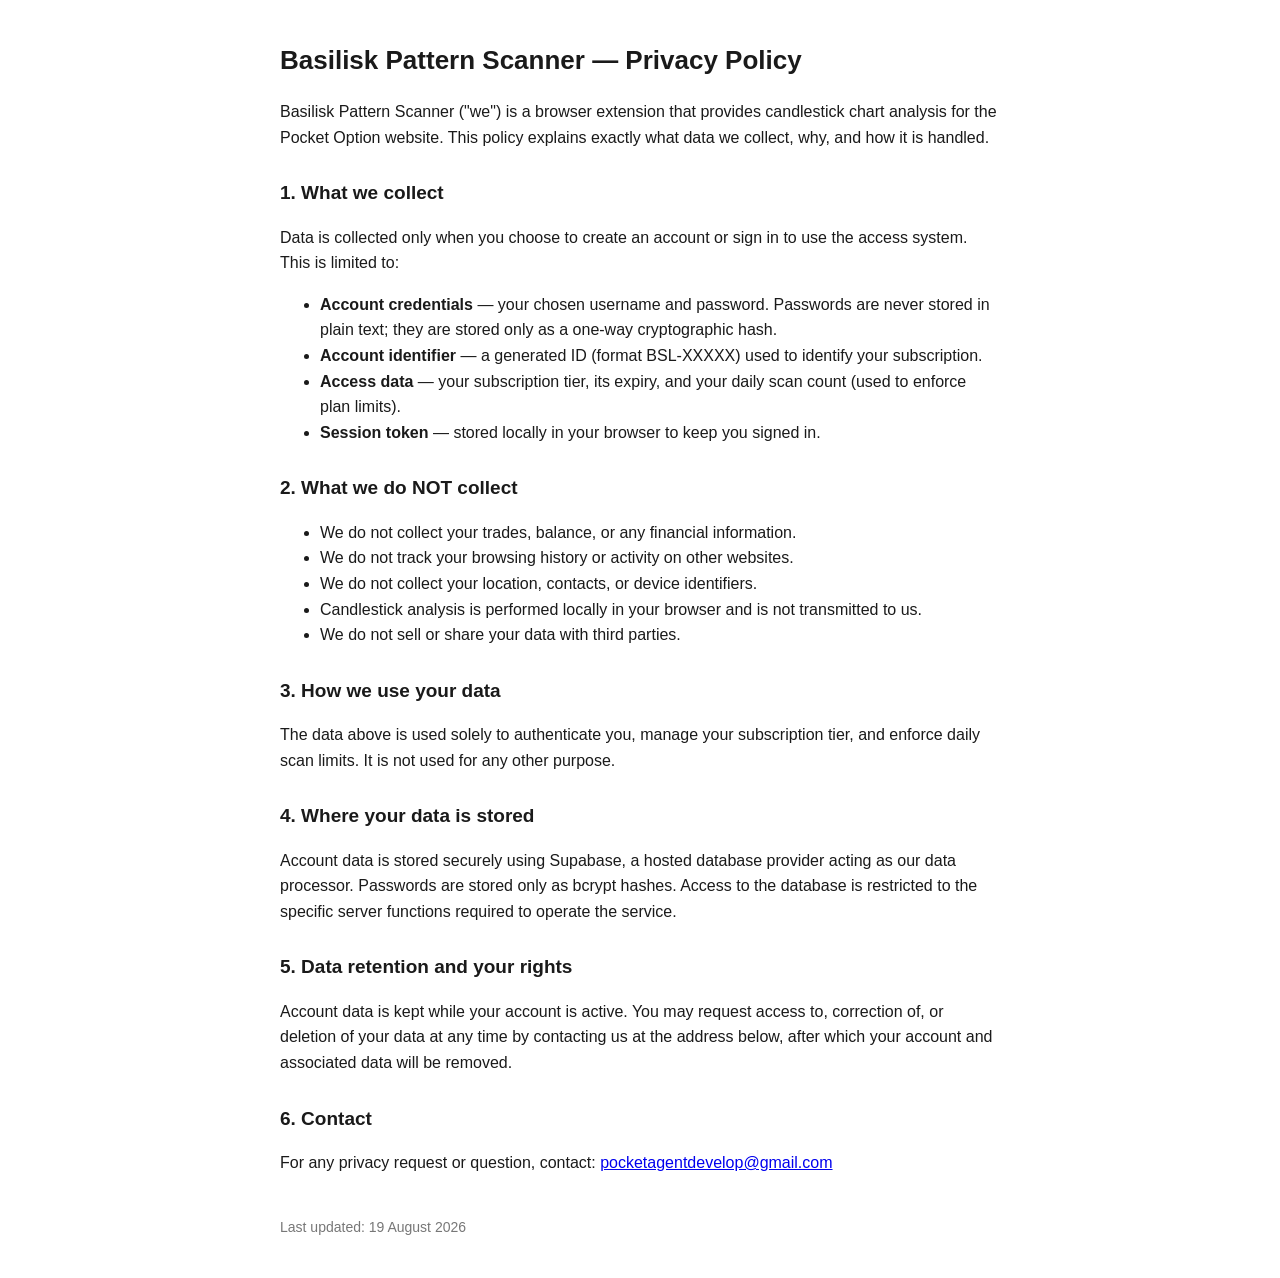
==== basilisk.html @ 2e5330ed "Privacy policies for scanner extensions Co-Authored-By: Claude Fable 5 <noreply@anthropic.com>" ====
<!DOCTYPE html><html lang="en"><head><meta charset="utf-8">
<meta name="viewport" content="width=device-width,initial-scale=1">
<title>Basilisk Pattern Scanner — Privacy Policy</title><link rel="stylesheet" href="style.css"></head><body>
<h1>Basilisk Pattern Scanner — Privacy Policy</h1>
<p>Basilisk Pattern Scanner ("we") is a browser extension that provides candlestick chart analysis for the Pocket Option website. This policy explains exactly what data we collect, why, and how it is handled.</p>
<h2>1. What we collect</h2><p>Data is collected only when you choose to create an account or sign in to use the access system. This is limited to:</p><ul>
<li><b>Account credentials</b> — your chosen username and password. Passwords are never stored in plain text; they are stored only as a one-way cryptographic hash.</li>
<li><b>Account identifier</b> — a generated ID (format BSL-XXXXX) used to identify your subscription.</li>
<li><b>Access data</b> — your subscription tier, its expiry, and your daily scan count (used to enforce plan limits).</li>
<li><b>Session token</b> — stored locally in your browser to keep you signed in.</li></ul>
<h2>2. What we do NOT collect</h2><ul>
<li>We do not collect your trades, balance, or any financial information.</li>
<li>We do not track your browsing history or activity on other websites.</li>
<li>We do not collect your location, contacts, or device identifiers.</li>
<li>Candlestick analysis is performed locally in your browser and is not transmitted to us.</li>
<li>We do not sell or share your data with third parties.</li></ul>
<h2>3. How we use your data</h2><p>The data above is used solely to authenticate you, manage your subscription tier, and enforce daily scan limits. It is not used for any other purpose.</p>
<h2>4. Where your data is stored</h2>
<p>Account data is stored securely using Supabase, a hosted database provider acting as our data processor. Passwords are stored only as bcrypt hashes. Access to the database is restricted to the specific server functions required to operate the service.</p>
<h2>5. Data retention and your rights</h2>
<p>Account data is kept while your account is active. You may request access to, correction of, or deletion of your data at any time by contacting us at the address below, after which your account and associated data will be removed.</p>
<h2>6. Contact</h2>
<p>For any privacy request or question, contact: <a href="mailto:pocketagentdevelop@gmail.com">pocketagentdevelop@gmail.com</a></p>
<footer>Last updated: 19 August 2026</footer>
</body></html>
---- style.css ----
body{max-width:720px;margin:40px auto;padding:0 20px;font:16px/1.6 -apple-system,Segoe UI,Roboto,sans-serif;color:#1a1a1a}
h1{font-size:26px}h2{font-size:19px;margin-top:28px}
footer{margin-top:40px;color:#777;font-size:14px}
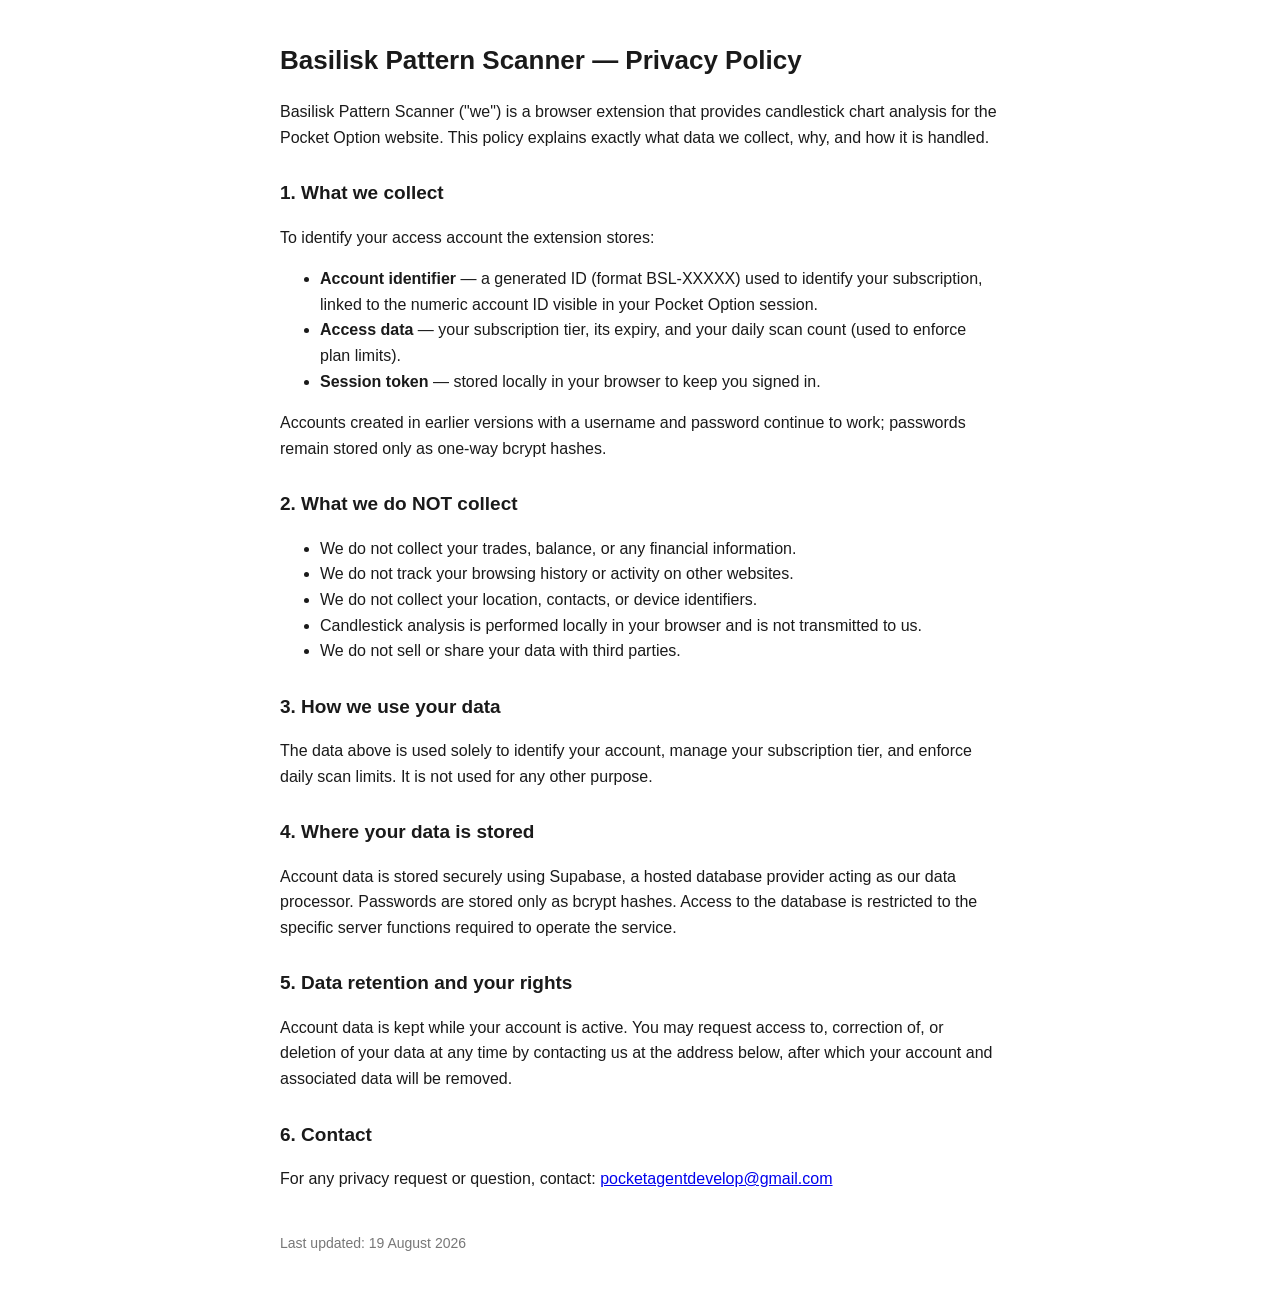
==== commit aee27c28: "Basilisk 13.2: device-based auth, no passwords for new accounts Co-Authored-By: Claude Fable 5 <nore" ====
--- a/basilisk.html
+++ b/basilisk.html
@@ -3,18 +3,18 @@
 <title>Basilisk Pattern Scanner — Privacy Policy</title><link rel="stylesheet" href="style.css"></head><body>
 <h1>Basilisk Pattern Scanner — Privacy Policy</h1>
 <p>Basilisk Pattern Scanner ("we") is a browser extension that provides candlestick chart analysis for the Pocket Option website. This policy explains exactly what data we collect, why, and how it is handled.</p>
-<h2>1. What we collect</h2><p>Data is collected only when you choose to create an account or sign in to use the access system. This is limited to:</p><ul>
-<li><b>Account credentials</b> — your chosen username and password. Passwords are never stored in plain text; they are stored only as a one-way cryptographic hash.</li>
-<li><b>Account identifier</b> — a generated ID (format BSL-XXXXX) used to identify your subscription.</li>
+<h2>1. What we collect</h2><p>To identify your access account the extension stores:</p><ul>
+<li><b>Account identifier</b> — a generated ID (format BSL-XXXXX) used to identify your subscription, linked to the numeric account ID visible in your Pocket Option session.</li>
 <li><b>Access data</b> — your subscription tier, its expiry, and your daily scan count (used to enforce plan limits).</li>
 <li><b>Session token</b> — stored locally in your browser to keep you signed in.</li></ul>
+<p>Accounts created in earlier versions with a username and password continue to work; passwords remain stored only as one-way bcrypt hashes.</p>
 <h2>2. What we do NOT collect</h2><ul>
 <li>We do not collect your trades, balance, or any financial information.</li>
 <li>We do not track your browsing history or activity on other websites.</li>
 <li>We do not collect your location, contacts, or device identifiers.</li>
 <li>Candlestick analysis is performed locally in your browser and is not transmitted to us.</li>
 <li>We do not sell or share your data with third parties.</li></ul>
-<h2>3. How we use your data</h2><p>The data above is used solely to authenticate you, manage your subscription tier, and enforce daily scan limits. It is not used for any other purpose.</p>
+<h2>3. How we use your data</h2><p>The data above is used solely to identify your account, manage your subscription tier, and enforce daily scan limits. It is not used for any other purpose.</p>
 <h2>4. Where your data is stored</h2>
 <p>Account data is stored securely using Supabase, a hosted database provider acting as our data processor. Passwords are stored only as bcrypt hashes. Access to the database is restricted to the specific server functions required to operate the service.</p>
 <h2>5. Data retention and your rights</h2>
